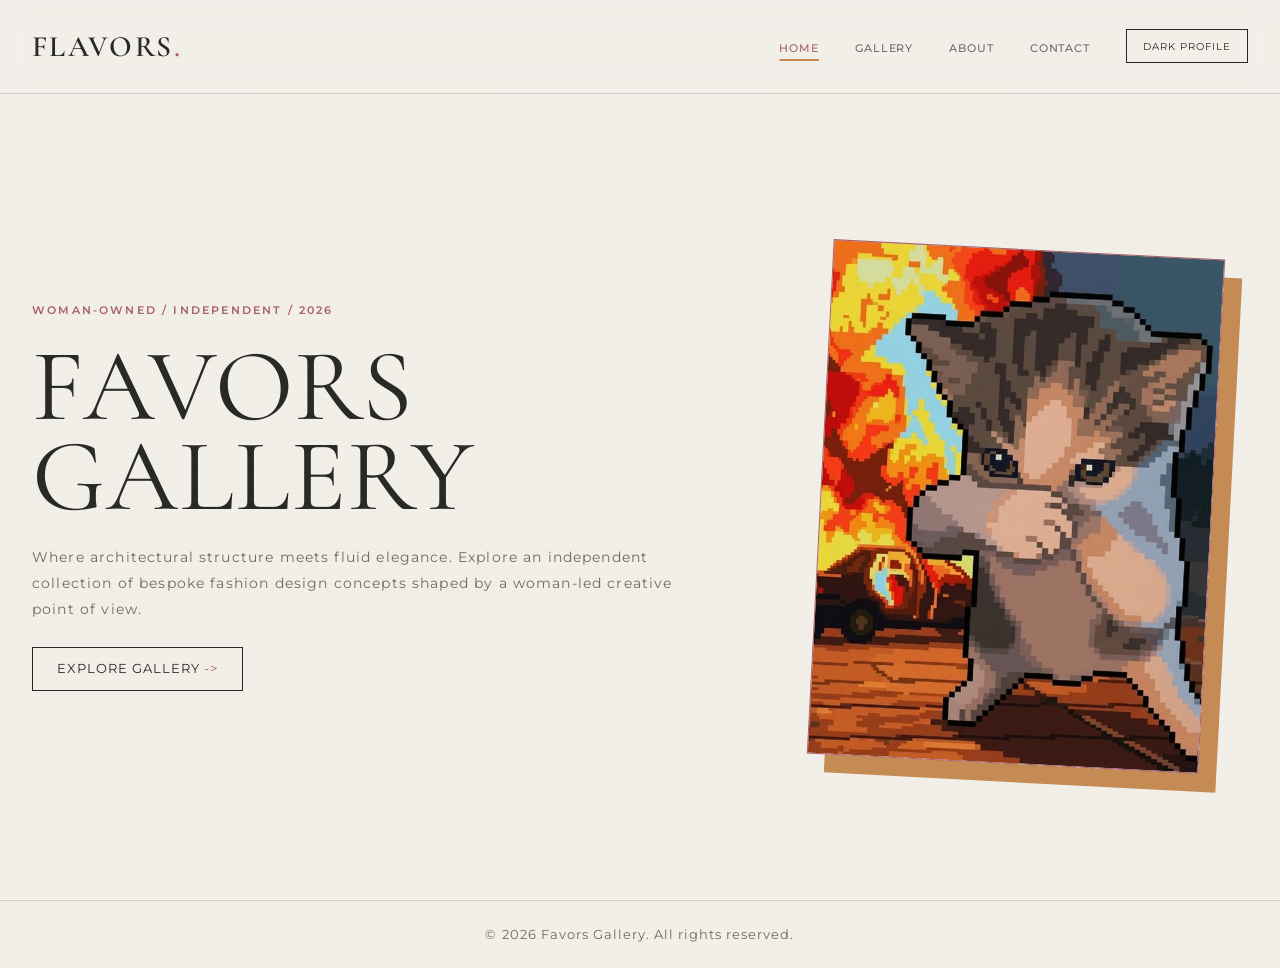
==== index.html @ dcb03ca0 "design branch ready" ====
<!doctype html>
<html lang="en" data-theme="light">
  <head>
    <meta charset="UTF-8" />
    <meta name="viewport" content="width=device-width, initial-scale=1.0" />
    <link rel="preconnect" href="https://fonts.googleapis.com" />
    <link rel="preconnect" href="https://fonts.gstatic.com" crossorigin />
    <link
      href="https://fonts.googleapis.com/css2?family=Cormorant+Garamond:wght@400;500;600&family=Montserrat:wght@400;500;600&display=swap"
      rel="stylesheet"
    />
    <title>Favors Gallery | Haute Couture</title>
    <link rel="stylesheet" href="style.css" />
  </head>
  <body>
    <header>
      <div class="nav-container">
        <a href="index.html" class="logo">Flavors<span>.</span></a>
        <nav>
          <ul>
            <li><a href="index.html" class="active">Home</a></li>
            <li><a href="gallery.html">Gallery</a></li>
            <li><a href="about.html">About</a></li>
            <li><a href="contact.html">Contact</a></li>
            <li><button id="theme-toggle">Dark Mode</button></li>
          </ul>
        </nav>
      </div>
    </header>

    <main class="container">
      <section class="hero">
        <h1>FAVORS GALLERY</h1>
        <p>
          Where architectural structure meets fluid elegance. Explore an
          independent collection of bespoke fashion design concepts shaped by a
          woman-led creative point of view.
        </p>
        <a href="gallery.html" class="btn">Explore Gallery</a>
      </section>
    </main>

    <footer>
      <p>&copy; 2026 Favors Gallery. All rights reserved.</p>
    </footer>
    <script src="script.js"></script>
  </body>
</html>
---- style.css ----
/* --- EDITORIAL DESIGN VARIABLES --- */
:root {
  --bg-primary: #f2eee8;
  --bg-surface: #fbf9f5;
  --text-main: #282a24;
  --accent-cyan: #4e8580;
  --accent-blue: #c58b55;
  --accent-rose: #a96168;
  --text-muted: #6f6a62;
  --border-subtle: rgba(40, 42, 36, 0.16);
  --glass-bg: rgba(251, 249, 245, 0.72);
  --glass-blur: blur(12px);
  --easing: cubic-bezier(0.22, 1, 0.36, 1);
  --transition: all 0.4s var(--easing);
}

[data-theme="dark"] {
  --bg-primary: #252923;
  --bg-surface: #30342c;
  --text-main: #f2eee8;
  --accent-cyan: #9fc2b5;
  --accent-blue: #e0b176;
  --accent-rose: #df9aa0;
  --text-muted: #b9b4a9;
  --border-subtle: rgba(242, 238, 232, 0.16);
  --glass-bg: rgba(48, 52, 44, 0.78);
  --glass-blur: blur(16px);
}

/* --- OVERALL BRAND PATTERNS --- */
* {
  margin: 0;
  padding: 0;
  box-sizing: border-box;
}

body {
  font-family: "Montserrat", sans-serif;
  background-color: var(--bg-primary);
  background-image: repeating-linear-gradient(
    0deg,
    transparent,
    transparent 5px,
    rgba(40, 42, 36, 0.018) 6px
  );
  color: var(--text-main);
  transition: var(--transition);
  overflow-x: hidden;
  min-height: 100vh;
  display: flex;
  flex-direction: column;
}

h1,
h2,
h3,
.logo {
  font-family: "Cormorant Garamond", "Didot", serif;
  letter-spacing: 1px;
  font-weight: 400;
}

p,
a,
button,
label,
input,
textarea {
  font-family: "Montserrat", "Inter", sans-serif;
  letter-spacing: 0.08em;
}

/* --- THE NAVIGATION --- */
header {
  background-color: transparent;
  border-bottom: 1px solid var(--border-subtle);
  position: sticky;
  top: 0;
  z-index: 1000;
  backdrop-filter: var(--glass-blur);
}

main {
  flex: 1;
}

.nav-container {
  max-width: 1400px;
  margin: 0 auto;
  display: flex;
  justify-content: space-between;
  align-items: center;
  padding: 1.8rem 2rem;
}

.logo {
  font-size: 1.85rem;
  text-transform: uppercase;
  text-decoration: none;
  color: var(--text-main);
  font-weight: 600;
  letter-spacing: 0.08em;
}

.logo span {
  color: var(--accent-rose);
}

nav ul {
  display: flex;
  list-style: none;
  gap: 2.25rem;
  align-items: center;
}

nav a {
  text-decoration: none;
  color: var(--text-main);
  font-size: 0.7rem;
  text-transform: uppercase;
  font-weight: 500;
  opacity: 0.65;
  transition: var(--transition);
}

nav a:hover,
nav a.active {
  opacity: 1;
  color: var(--accent-rose);
}

nav a.active {
  text-decoration: underline;
  text-decoration-color: var(--accent-blue);
  text-decoration-thickness: 2px;
  text-underline-offset: 0.45rem;
}

#theme-toggle {
  background: none;
  border: 1px solid var(--text-main);
  color: var(--text-main);
  padding: 0.6rem 1rem;
  cursor: pointer;
  font-size: 0.65rem;
  text-transform: uppercase;
  letter-spacing: 1px;
  transition: var(--transition);
}

#theme-toggle:hover {
  background-color: var(--text-main);
  color: var(--bg-surface);
}

/* --- THE MAIN FRAMEWORK --- */
.container {
  max-width: 1400px;
  margin: 0 auto;
  padding: clamp(4rem, 9vw, 8rem) 2rem;
  width: 100%;
}

.hero {
  min-height: 64vh;
  position: relative;
  display: flex;
  flex-direction: column;
  justify-content: center;
  align-items: flex-start;
  gap: 1.5rem;
  padding-right: 42%;
}

.hero::before {
  content: "WOMAN-OWNED / INDEPENDENT / 2026";
  position: relative;
  z-index: 1;
  color: var(--accent-rose);
  font-family: "Montserrat", sans-serif;
  font-size: 0.68rem;
  font-weight: 600;
  letter-spacing: 0.2em;
  order: -1;
}

.hero::after {
  content: "";
  position: absolute;
  z-index: 0;
  top: 7%;
  right: 3%;
  width: min(32vw, 390px);
  aspect-ratio: 0.76;
  border: 1px solid var(--accent-rose);
  background:
    linear-gradient(rgba(40, 42, 36, 0.04), rgba(40, 42, 36, 0.04)),
    url("photos/design3.jpg") center / cover;
  box-shadow: 18px 18px 0 var(--accent-blue);
  transform: rotate(3deg);
  transition: var(--transition);
}

.hero:hover::after {
  transform: rotate(0deg) translateY(-8px);
  box-shadow: 12px 12px 0 var(--accent-blue);
}

.hero > * {
  position: relative;
  z-index: 1;
}

.hero h1 {
  max-width: 680px;
  font-size: clamp(3.4rem, 8vw, 8.5rem);
  line-height: 0.88;
  text-transform: uppercase;
  text-wrap: balance;
}

.hero p {
  max-width: 650px;
  color: var(--text-muted);
  font-size: 0.9rem;
  line-height: 1.8;
}

.btn {
  display: inline-block;
  border: 1px solid var(--text-main);
  background: transparent;
  color: var(--text-main);
  padding: 0.85rem 1.5rem;
  text-decoration: none;
  cursor: pointer;
  font-size: 0.8rem;
  text-transform: uppercase;
  letter-spacing: 1px;
  transition: var(--transition);
}

.btn::after {
  content: "  ->";
  color: var(--accent-rose);
  transition: var(--transition);
}

.btn:hover {
  background-color: var(--text-main);
  color: var(--bg-surface);
}

.contact-grid {
  display: grid;
  grid-template-columns: minmax(0, 1fr) minmax(320px, 0.8fr);
  gap: clamp(3rem, 8vw, 9rem);
  align-items: start;
  max-width: 1100px;
  margin: 0 auto;
}

.contact-grid h2 {
  font-size: clamp(1.8rem, 4vw, 2.8rem);
  line-height: 1.2;
}

.contact-grid p {
  line-height: 1.8;
}

.contact-form {
  display: grid;
  gap: 1.25rem;
}

.form-group {
  display: grid;
  gap: 0.5rem;
}

.form-group label {
  color: var(--text-muted);
  font-size: 0.75rem;
  text-transform: uppercase;
  letter-spacing: 1px;
}

.form-group input,
.form-group textarea {
  width: 100%;
  border: 1px solid var(--border-subtle);
  border-radius: 0;
  background: var(--glass-bg);
  color: var(--text-main);
  padding: 0.85rem 1rem;
  font-size: 0.95rem;
  outline: none;
  transition: var(--transition);
}

.form-group textarea {
  min-height: 140px;
  resize: vertical;
}

.form-group input:focus,
.form-group textarea:focus {
  border-color: var(--accent-rose);
  box-shadow: 0 0 0 3px rgba(212, 175, 185, 0.16);
}

footer {
  width: 100%;
  border-top: 1px solid var(--border-subtle);
  padding: 1.5rem 2rem;
  text-align: center;
  color: var(--text-muted);
}

footer p {
  font-size: 0.8rem;
  line-height: 1.5;
}

@media (max-width: 700px) {
  .nav-container {
    align-items: flex-start;
    flex-direction: column;
    gap: 1.5rem;
    padding: 1.25rem 1.25rem;
  }

  nav ul {
    flex-wrap: wrap;
    gap: 1rem 1.25rem;
  }

  .container {
    padding: 4rem 1.25rem;
  }

  .hero {
    min-height: auto;
    padding: 3rem 0 11rem;
  }

  .hero h1 {
    font-size: clamp(3.2rem, 17vw, 5.5rem);
  }

  .hero::after {
    top: auto;
    right: 1rem;
    bottom: 1rem;
    width: 42vw;
    max-width: 180px;
  }

  .hero::before {
    font-size: 0.56rem;
    letter-spacing: 0.14em;
  }

  .contact-grid {
    grid-template-columns: 1fr;
    gap: 3rem;
  }

  .gallery-container {
    columns: 1;
  }

  footer {
    padding: 1.25rem;
  }
}

/* --- MODERNIZED PINTEREST MASONRY --- */
.gallery-container {
  columns: 3 350px; /* Enhanced sizing definitions */
  column-gap: 1.5rem;
  width: 100%;
}

.gallery-item {
  background-color: var(--bg-surface);
  margin-bottom: 1.5rem;
  break-inside: avoid;
  overflow: hidden;
  border: 1px solid var(--border-subtle);
  box-shadow: 5px 5px 0 rgba(197, 139, 85, 0.18);
  transition: var(--transition);
  cursor: pointer;
  position: relative;
}

.gallery-item img {
  width: 100%;
  height: auto;
  display: block;
  filter: grayscale(20%);
  transition:
    transform 0.8s var(--easing),
    filter 0.5s var(--easing);
}

/* Hover Zoom & Info Reveal Effect */
.gallery-item:hover img {
  transform: scale(1.04);
  filter: grayscale(0%);
}

.gallery-item:hover {
  transform: translateY(-6px);
  box-shadow: 9px 9px 0 rgba(169, 97, 104, 0.28);
}

.gallery-info {
  padding: 1.15rem 1.25rem 1.3rem;
  border-top: 1px solid var(--border-subtle);
  background: var(--bg-surface);
}

.gallery-info h3 {
  font-size: 1.15rem;
  text-transform: uppercase;
}

/* --- ROBUST ACCESSIBLE LIGHTBOX --- */
.modal {
  display: none;
  position: fixed;
  z-index: 2000;
  top: 0;
  left: 0;
  width: 100%;
  height: 100%;
  background-color: var(--glass-bg);
  backdrop-filter: var(--glass-blur);
  justify-content: center;
  align-items: center;
  opacity: 0;
  transition: opacity 0.4s ease;
}

.modal.show {
  display: flex;
  opacity: 1;
}

.modal-content {
  max-width: 80%;
  max-height: 80vh;
  object-fit: contain;
  border: 1px solid rgba(255, 255, 255, 0.2);
  box-shadow: 0 30px 60px rgba(0, 0, 0, 0.2);
  transform: scale(0.95);
  transition: transform 0.4s var(--easing);
}

.modal.show .modal-content {
  transform: scale(1);
}

.close-modal {
  position: absolute;
  top: 30px;
  right: 40px;
  color: var(--text-main);
  font-size: 3rem;
  font-family: Arial, sans-serif;
  cursor: pointer;
  line-height: 1;
  transition: var(--transition);
}

.close-modal:hover {
  color: var(--accent-rose);
  transform: rotate(90deg);
}

@media (max-width: 700px) {
  .gallery-container {
    columns: 1;
  }
}
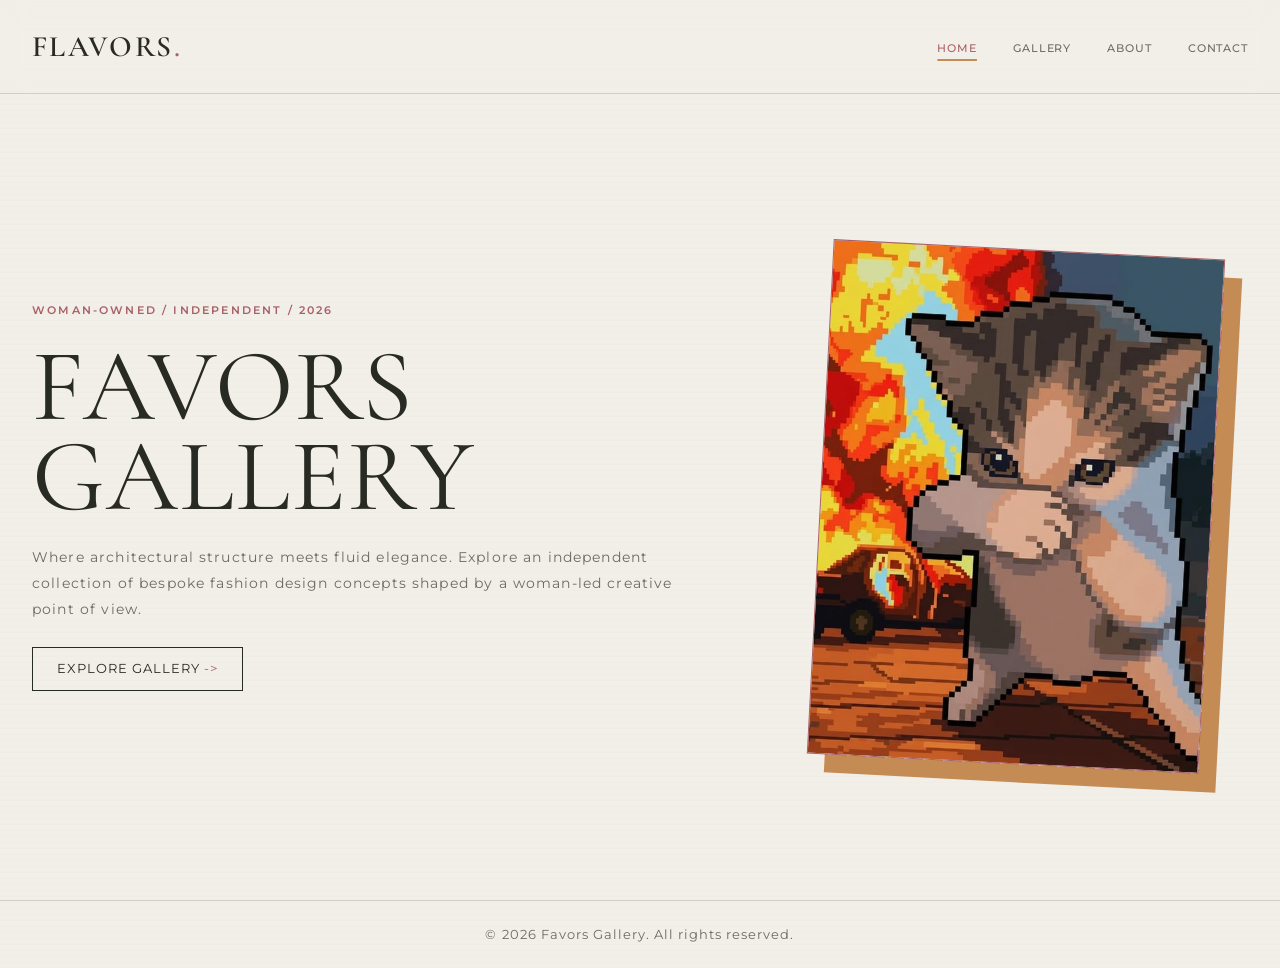
==== commit 68ea7a02: "Disable dark mode button in navigation Comment out the dark mode button in the navigation." ====
--- a/index.html
+++ b/index.html
@@ -22,7 +22,7 @@
             <li><a href="gallery.html">Gallery</a></li>
             <li><a href="about.html">About</a></li>
             <li><a href="contact.html">Contact</a></li>
-            <li><button id="theme-toggle">Dark Mode</button></li>
+            <!-- <li><button id="theme-toggle">Dark Mode</button></li> -->
           </ul>
         </nav>
       </div>
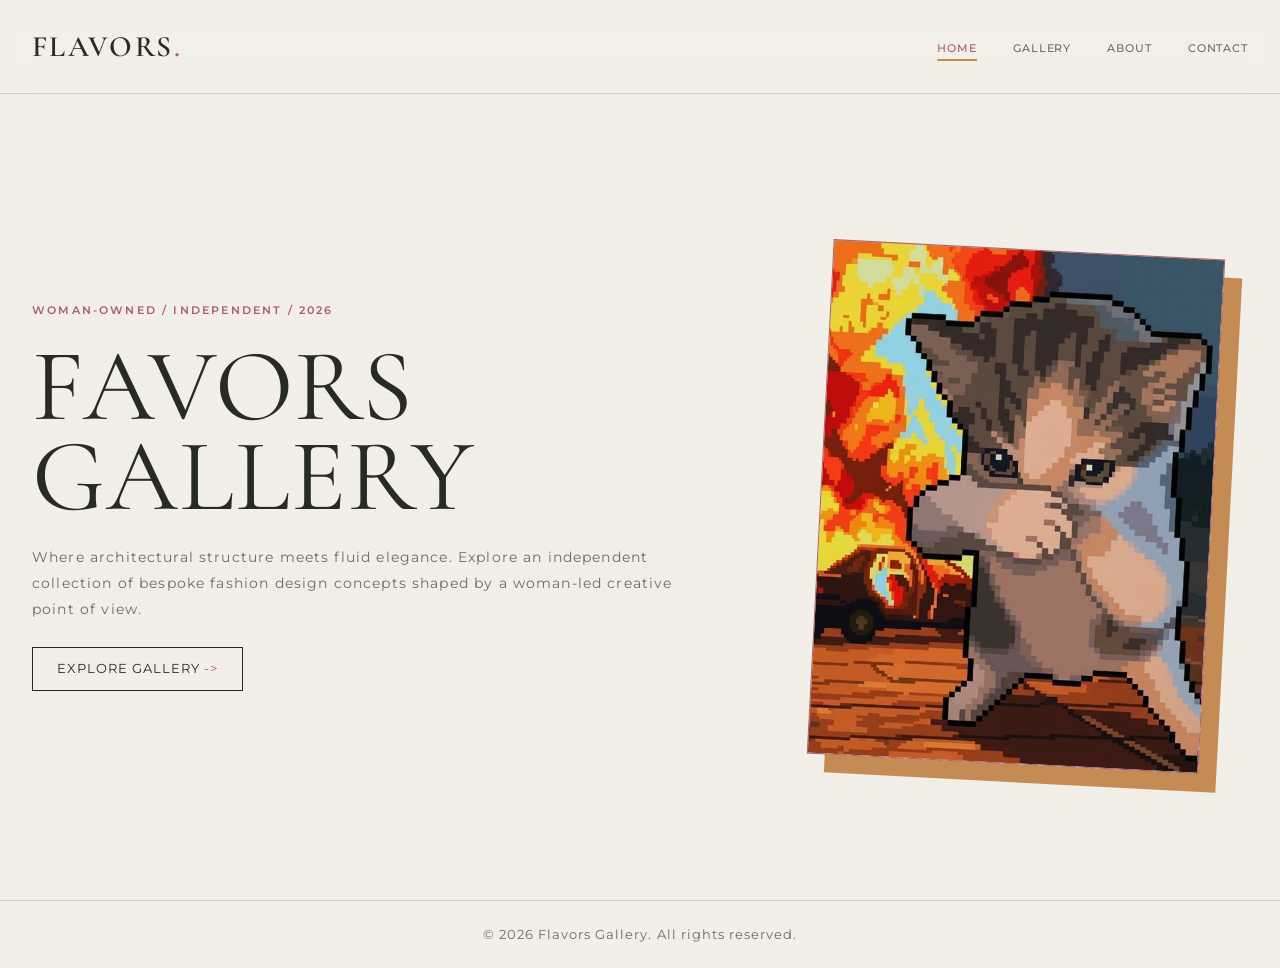
==== commit 60b5901d: "Fix typo in footer copyright text" ====
--- a/index.html
+++ b/index.html
@@ -41,7 +41,7 @@
     </main>
 
     <footer>
-      <p>&copy; 2026 Favors Gallery. All rights reserved.</p>
+      <p>&copy; 2026 Flavors Gallery. All rights reserved.</p>
     </footer>
     <script src="script.js"></script>
   </body>
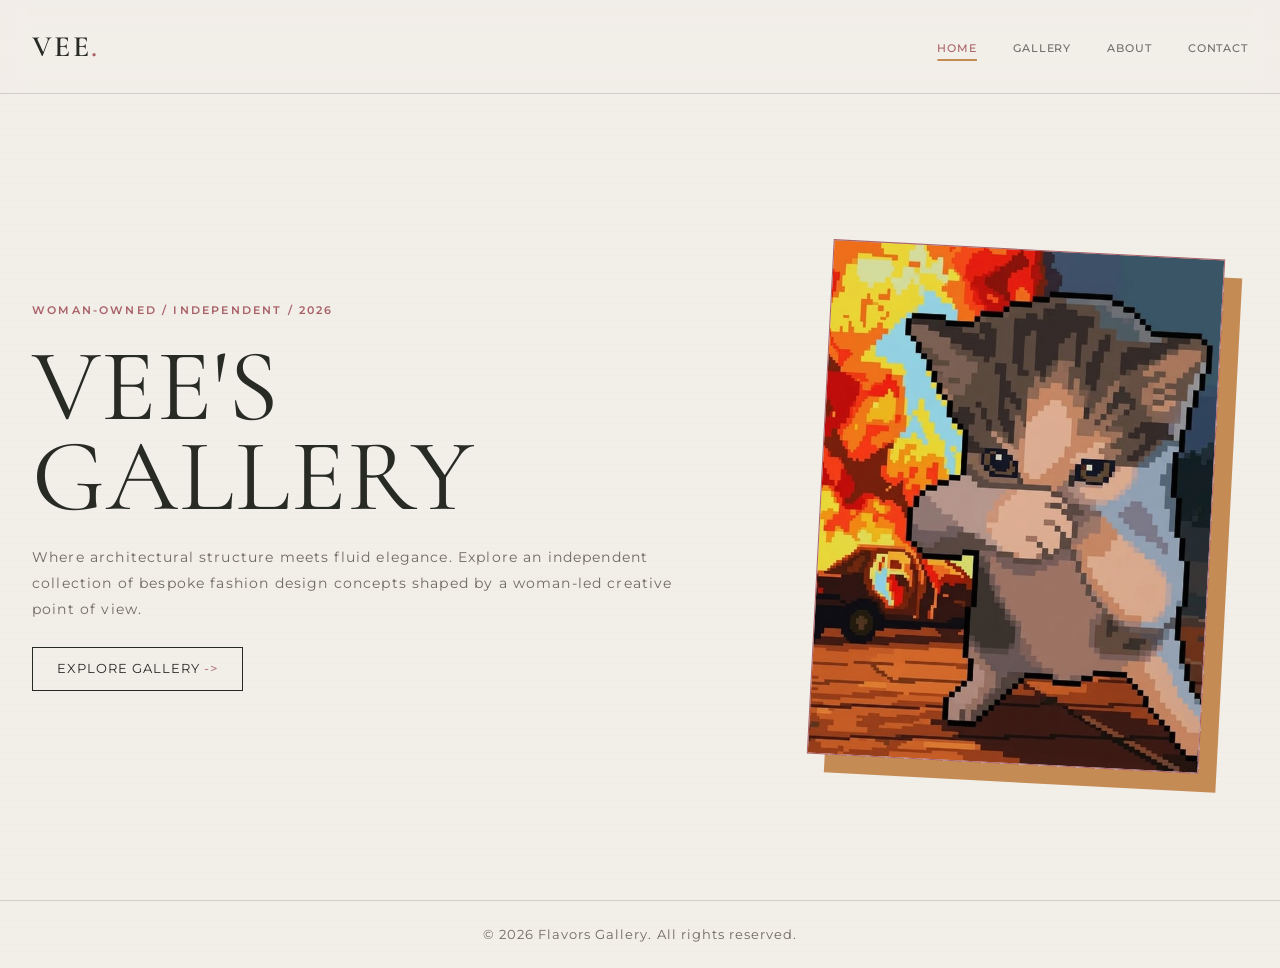
==== commit 4f1a61c2: "chnages to the title from flavor/favor to vee" ====
--- a/index.html
+++ b/index.html
@@ -9,13 +9,13 @@
       href="https://fonts.googleapis.com/css2?family=Cormorant+Garamond:wght@400;500;600&family=Montserrat:wght@400;500;600&display=swap"
       rel="stylesheet"
     />
-    <title>Favors Gallery | Haute Couture</title>
+    <title>Vees Gallery | Haute Couture</title>
     <link rel="stylesheet" href="style.css" />
   </head>
   <body>
     <header>
       <div class="nav-container">
-        <a href="index.html" class="logo">Flavors<span>.</span></a>
+        <a href="index.html" class="logo">Vee<span>.</span></a>
         <nav>
           <ul>
             <li><a href="index.html" class="active">Home</a></li>
@@ -30,7 +30,7 @@
 
     <main class="container">
       <section class="hero">
-        <h1>FAVORS GALLERY</h1>
+        <h1>Vee's GALLERY</h1>
         <p>
           Where architectural structure meets fluid elegance. Explore an
           independent collection of bespoke fashion design concepts shaped by a
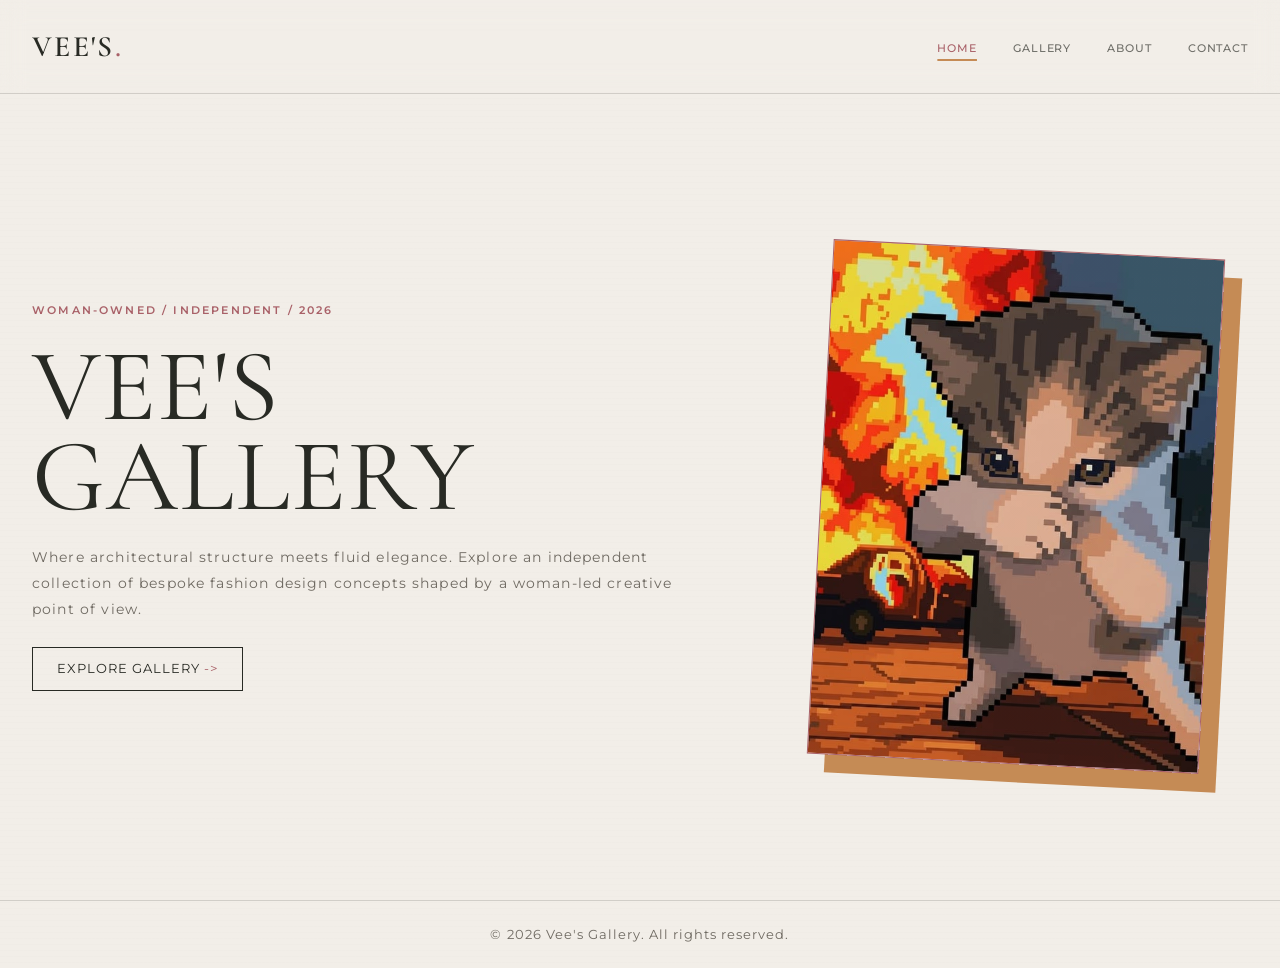
==== commit 219eb675: "name updated" ====
--- a/index.html
+++ b/index.html
@@ -9,13 +9,13 @@
       href="https://fonts.googleapis.com/css2?family=Cormorant+Garamond:wght@400;500;600&family=Montserrat:wght@400;500;600&display=swap"
       rel="stylesheet"
     />
-    <title>Vees Gallery | Haute Couture</title>
+    <title>Vee's Gallery | Haute Couture</title>
     <link rel="stylesheet" href="style.css" />
   </head>
   <body>
     <header>
       <div class="nav-container">
-        <a href="index.html" class="logo">Vee<span>.</span></a>
+        <a href="index.html" class="logo">Vee's<span>.</span></a>
         <nav>
           <ul>
             <li><a href="index.html" class="active">Home</a></li>
@@ -41,7 +41,7 @@
     </main>
 
     <footer>
-      <p>&copy; 2026 Flavors Gallery. All rights reserved.</p>
+      <p>&copy; 2026 Vee's Gallery. All rights reserved.</p>
     </footer>
     <script src="script.js"></script>
   </body>
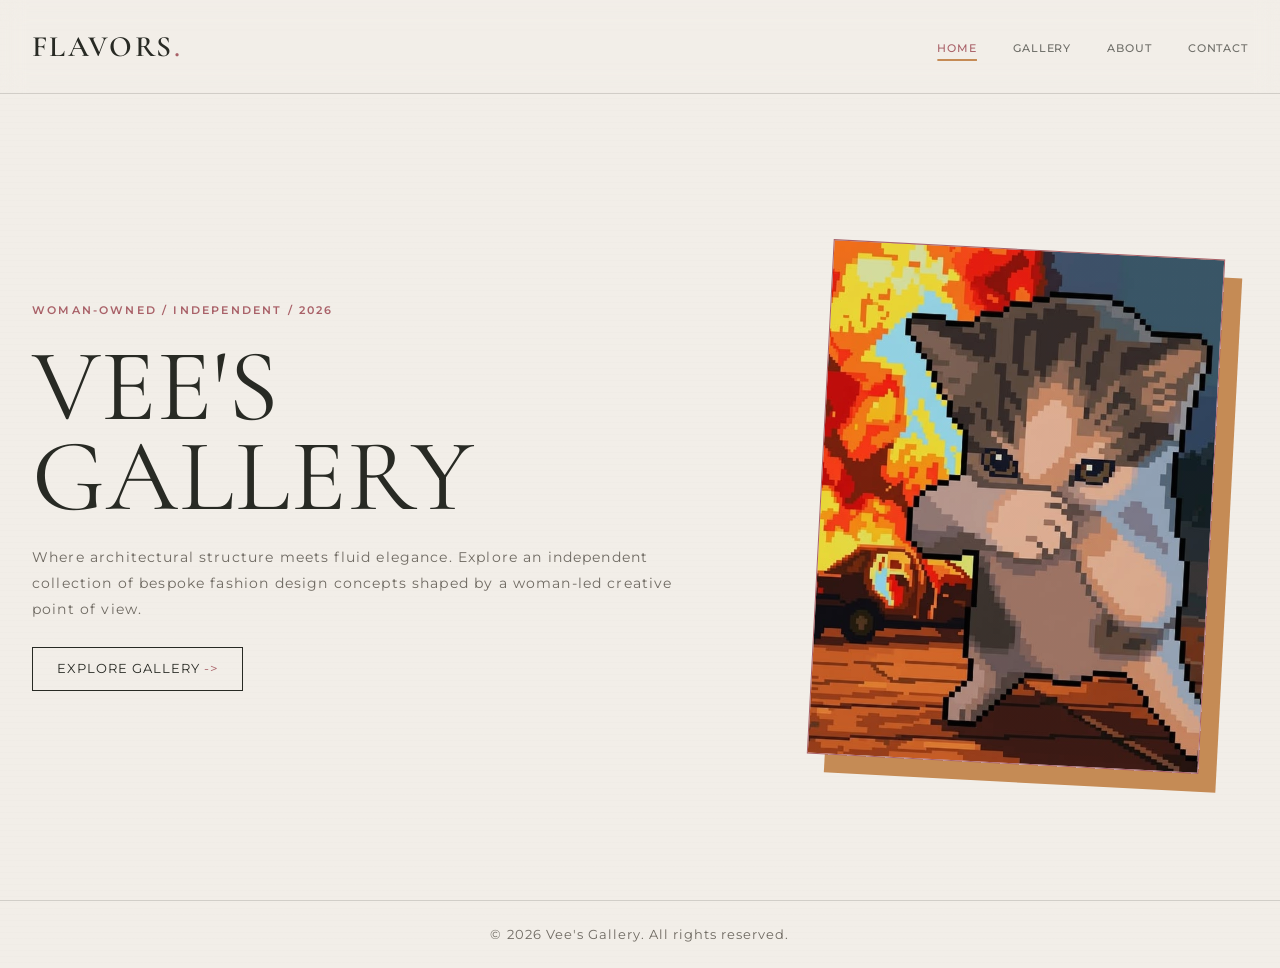
==== commit cf9cc759: "Merge branch 'main' of https://github.com/SilvanusCharles/Faves_Gallery0.1" ====
--- a/index.html
+++ b/index.html
@@ -9,13 +9,13 @@
       href="https://fonts.googleapis.com/css2?family=Cormorant+Garamond:wght@400;500;600&family=Montserrat:wght@400;500;600&display=swap"
       rel="stylesheet"
     />
-    <title>Vee's Gallery | Haute Couture</title>
+    <title>Favors Gallery | Haute Couture</title>
     <link rel="stylesheet" href="style.css" />
   </head>
   <body>
     <header>
       <div class="nav-container">
-        <a href="index.html" class="logo">Vee's<span>.</span></a>
+        <a href="index.html" class="logo">Flavors<span>.</span></a>
         <nav>
           <ul>
             <li><a href="index.html" class="active">Home</a></li>
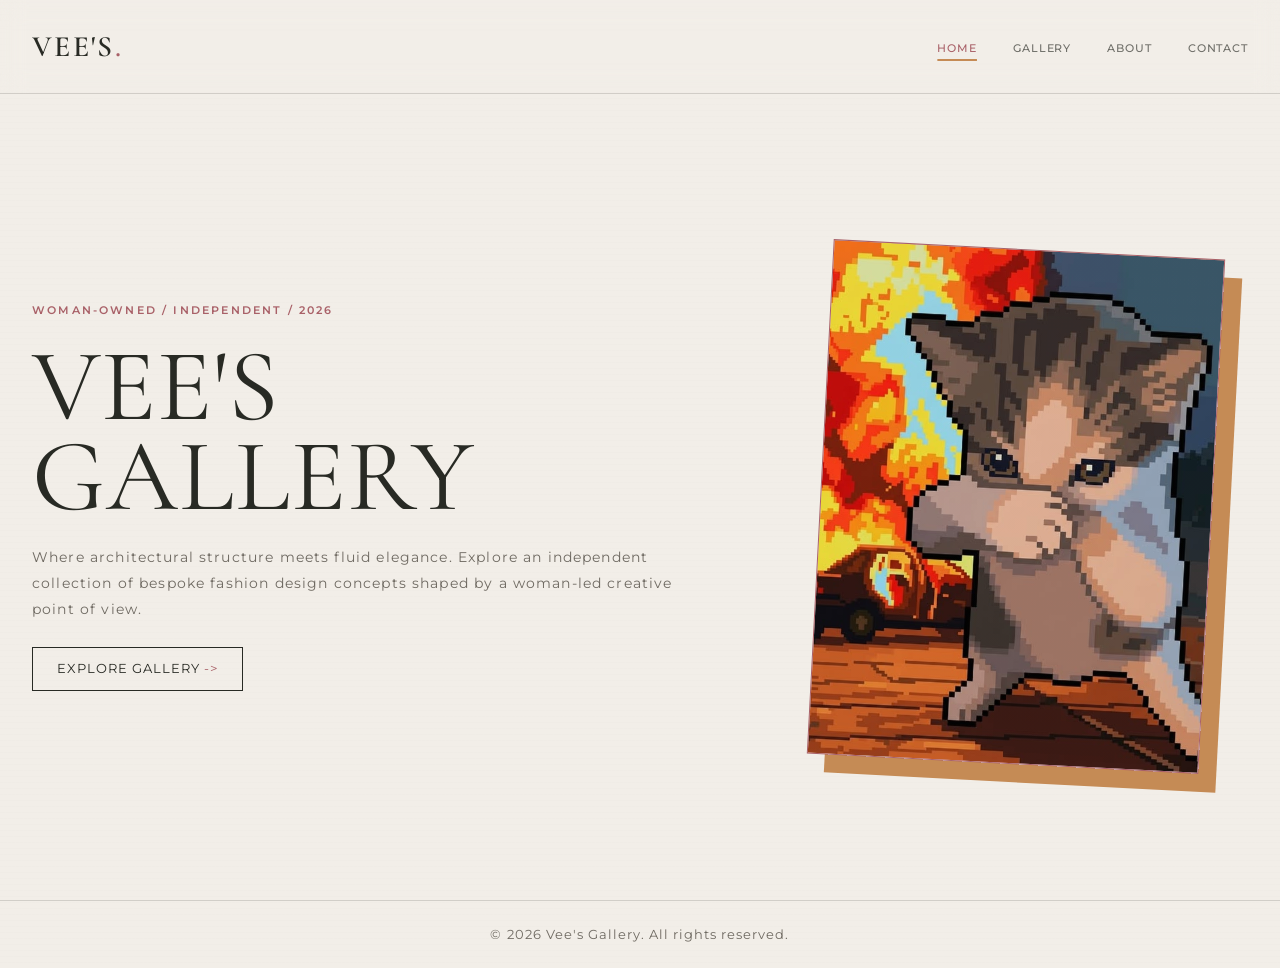
==== commit 554f1633: "updated  the home pages title" ====
--- a/index.html
+++ b/index.html
@@ -15,7 +15,7 @@
   <body>
     <header>
       <div class="nav-container">
-        <a href="index.html" class="logo">Flavors<span>.</span></a>
+        <a href="index.html" class="logo">Vee's<span>.</span></a>
         <nav>
           <ul>
             <li><a href="index.html" class="active">Home</a></li>
